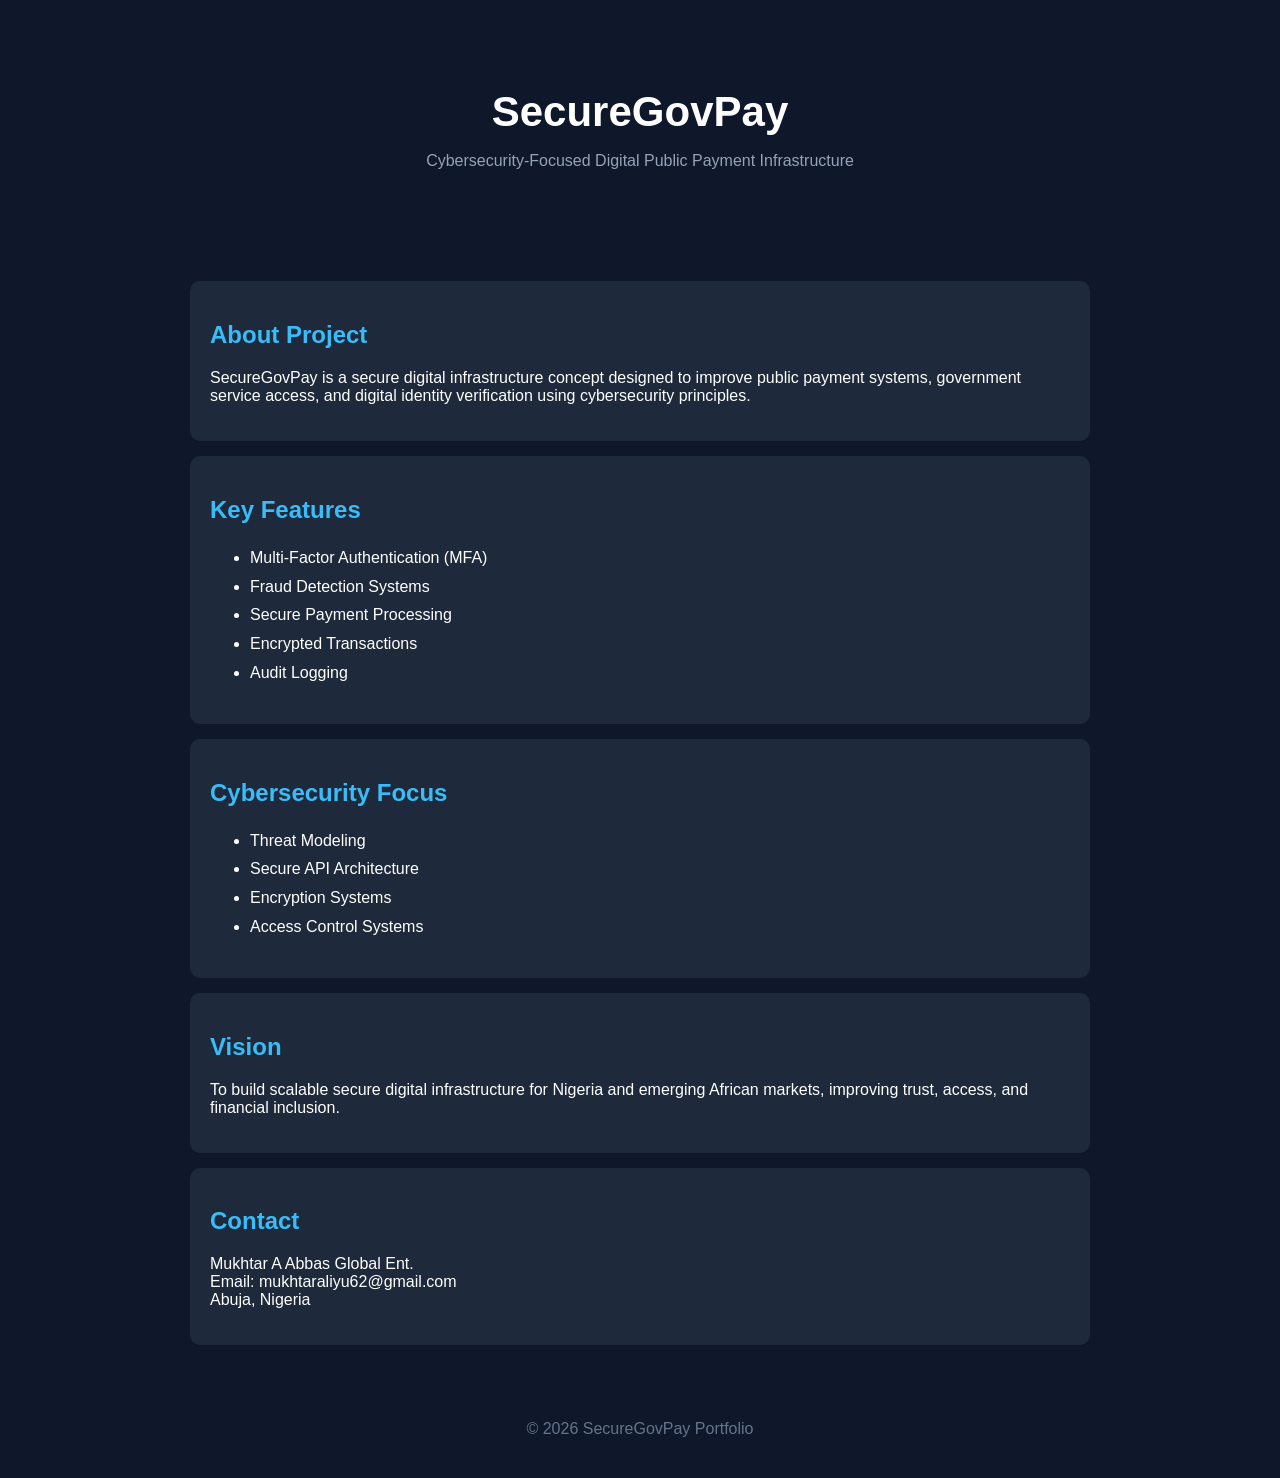
==== index.html @ fb0b4b95 "Add initial index.html for SecureGovPay project This HTML file outlines the SecureGovPay project, de" ====
<!DOCTYPE html>
<html lang="en">
<head>
    <meta charset="UTF-8">
    <title>SecureGovPay Portfolio</title>
    <meta name="viewport" content="width=device-width, initial-scale=1.0">

    <style>
        body {
            margin: 0;
            font-family: Arial, sans-serif;
            background: #0f172a;
            color: white;
        }

        header {
            text-align: center;
            padding: 60px 20px;
        }

        h1 {
            font-size: 42px;
            margin-bottom: 10px;
        }

        .tagline {
            color: #94a3b8;
        }

        section {
            max-width: 900px;
            margin: auto;
            padding: 20px;
        }

        .card {
            background: #1e293b;
            padding: 20px;
            margin: 15px 0;
            border-radius: 10px;
        }

        h2 {
            color: #38bdf8;
        }

        ul {
            line-height: 1.8;
        }

        footer {
            text-align: center;
            padding: 40px;
            color: #64748b;
        }
    </style>
</head>

<body>

<header>
    <h1>SecureGovPay</h1>
    <p class="tagline">Cybersecurity-Focused Digital Public Payment Infrastructure</p>
</header>

<section>

    <div class="card">
        <h2>About Project</h2>
        <p>
            SecureGovPay is a secure digital infrastructure concept designed to improve public payment systems,
            government service access, and digital identity verification using cybersecurity principles.
        </p>
    </div>

    <div class="card">
        <h2>Key Features</h2>
        <ul>
            <li>Multi-Factor Authentication (MFA)</li>
            <li>Fraud Detection Systems</li>
            <li>Secure Payment Processing</li>
            <li>Encrypted Transactions</li>
            <li>Audit Logging</li>
        </ul>
    </div>

    <div class="card">
        <h2>Cybersecurity Focus</h2>
        <ul>
            <li>Threat Modeling</li>
            <li>Secure API Architecture</li>
            <li>Encryption Systems</li>
            <li>Access Control Systems</li>
        </ul>
    </div>

    <div class="card">
        <h2>Vision</h2>
        <p>
            To build scalable secure digital infrastructure for Nigeria and emerging African markets,
            improving trust, access, and financial inclusion.
        </p>
    </div>

    <div class="card">
        <h2>Contact</h2>
        <p>
            Mukhtar A Abbas Global Ent.<br>
            Email: mukhtaraliyu62@gmail.com<br>
            Abuja, Nigeria
        </p>
    </div>

</section>

<footer>
    © 2026 SecureGovPay Portfolio
</footer>

</body>
</html>
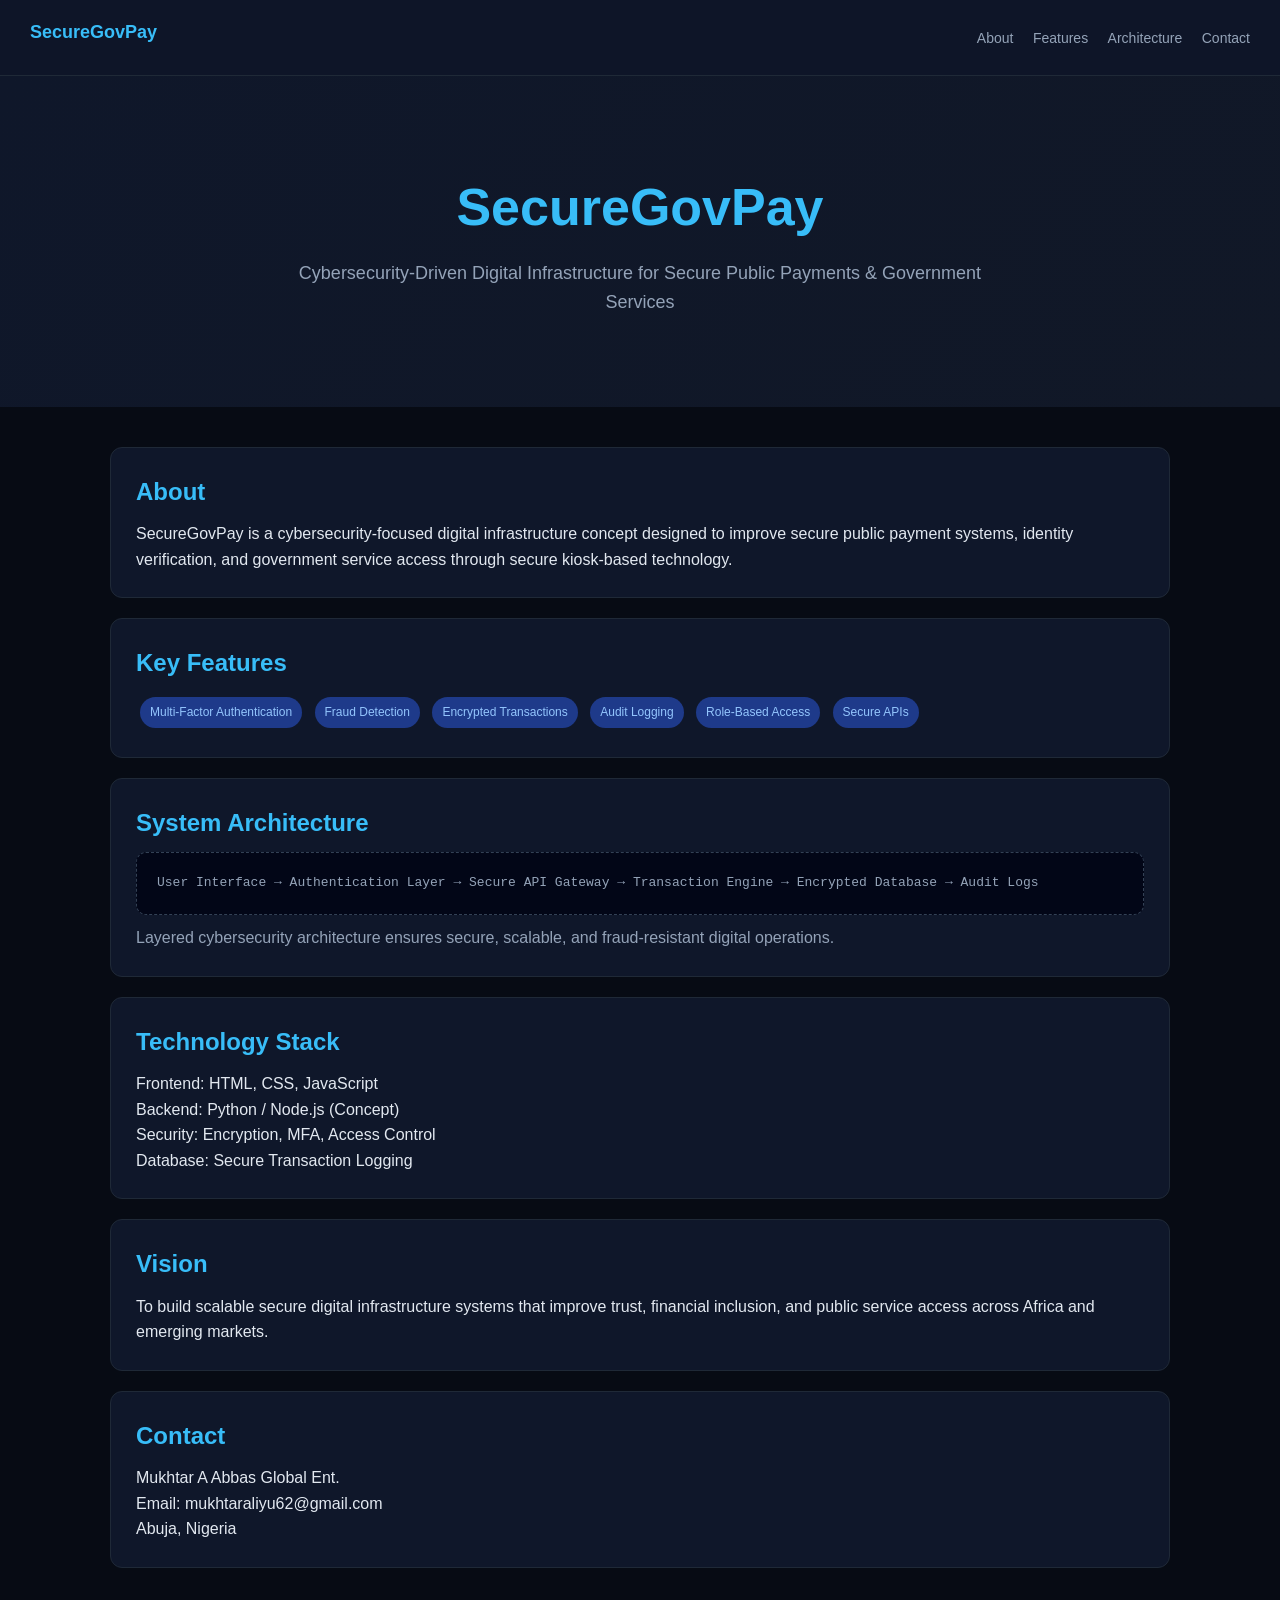
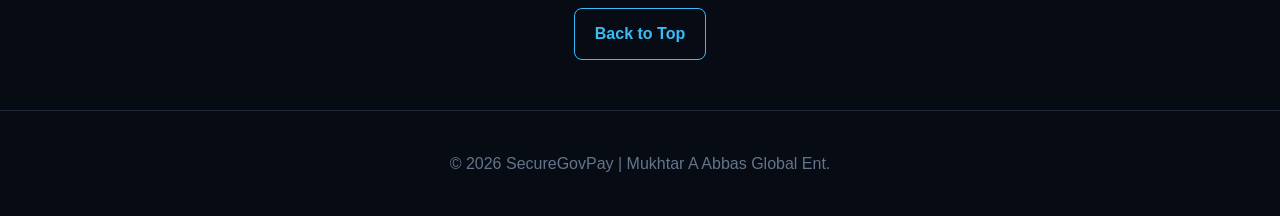
==== commit 35f403a7: "Refactor index.html structure and styles" ====
--- a/index.html
+++ b/index.html
@@ -1,121 +1,197 @@
-<!DOCTYPE html>
-<html lang="en">
+<!DOCTYPE html><html lang="en">
 <head>
-    <meta charset="UTF-8">
-    <title>SecureGovPay Portfolio</title>
-    <meta name="viewport" content="width=device-width, initial-scale=1.0">
+  <meta charset="UTF-8" />
+  <meta name="viewport" content="width=device-width, initial-scale=1.0" />
+  <title>SecureGovPay Portfolio</title>
+  <style>
+    * {
+      margin: 0;
+      padding: 0;
+      box-sizing: border-box;
+      font-family: Arial, sans-serif;
+    }body {
+  background: #070b14;
+  color: #e2e8f0;
+  line-height: 1.6;
+}
 
-    <style>
-        body {
-            margin: 0;
-            font-family: Arial, sans-serif;
-            background: #0f172a;
-            color: white;
-        }
+.nav {
+  display: flex;
+  justify-content: space-between;
+  align-items: center;
+  padding: 18px 30px;
+  background: rgba(15, 23, 42, 0.95);
+  position: sticky;
+  top: 0;
+  border-bottom: 1px solid #1f2937;
+}
 
-        header {
-            text-align: center;
-            padding: 60px 20px;
-        }
+.nav h2 {
+  color: #38bdf8;
+  font-size: 18px;
+}
 
-        h1 {
-            font-size: 42px;
-            margin-bottom: 10px;
-        }
+.nav a {
+  color: #94a3b8;
+  margin-left: 15px;
+  text-decoration: none;
+  font-size: 14px;
+}
 
-        .tagline {
-            color: #94a3b8;
-        }
+.nav a:hover {
+  color: #38bdf8;
+}
 
-        section {
-            max-width: 900px;
-            margin: auto;
-            padding: 20px;
-        }
+.hero {
+  text-align: center;
+  padding: 90px 20px;
+  background: linear-gradient(135deg, #0f172a, #111827);
+}
 
-        .card {
-            background: #1e293b;
-            padding: 20px;
-            margin: 15px 0;
-            border-radius: 10px;
-        }
+.hero h1 {
+  font-size: 52px;
+  color: #38bdf8;
+  margin-bottom: 10px;
+}
 
-        h2 {
-            color: #38bdf8;
-        }
+.hero p {
+  color: #94a3b8;
+  font-size: 18px;
+  max-width: 750px;
+  margin: auto;
+}
 
-        ul {
-            line-height: 1.8;
-        }
+.container {
+  max-width: 1100px;
+  margin: auto;
+  padding: 40px 20px;
+}
 
-        footer {
-            text-align: center;
-            padding: 40px;
-            color: #64748b;
-        }
-    </style>
+.card {
+  background: #0f172a;
+  padding: 25px;
+  border-radius: 12px;
+  margin-bottom: 20px;
+  border: 1px solid #1f2937;
+}
+
+.card:hover {
+  border-color: #38bdf8;
+}
+
+h2 {
+  color: #38bdf8;
+  margin-bottom: 10px;
+}
+
+.badge {
+  display: inline-block;
+  background: #1e3a8a;
+  color: #93c5fd;
+  padding: 6px 10px;
+  border-radius: 20px;
+  font-size: 12px;
+  margin: 4px;
+}
+
+.diagram {
+  background: #020617;
+  border: 1px dashed #334155;
+  padding: 20px;
+  border-radius: 10px;
+  font-family: monospace;
+  color: #94a3b8;
+}
+
+.cta {
+  text-align: center;
+  margin-top: 30px;
+}
+
+.btn {
+  display: inline-block;
+  padding: 12px 20px;
+  margin: 10px;
+  border-radius: 8px;
+  text-decoration: none;
+  font-weight: bold;
+  border: 1px solid #38bdf8;
+  color: #38bdf8;
+}
+
+.btn:hover {
+  background: #38bdf8;
+  color: #0b1220;
+}
+
+footer {
+  text-align: center;
+  padding: 40px;
+  color: #64748b;
+  border-top: 1px solid #1f2937;
+}
+
+  </style>
 </head>
-
-<body>
-
-<header>
-    <h1>SecureGovPay</h1>
-    <p class="tagline">Cybersecurity-Focused Digital Public Payment Infrastructure</p>
-</header>
-
-<section>
-
-    <div class="card">
-        <h2>About Project</h2>
-        <p>
-            SecureGovPay is a secure digital infrastructure concept designed to improve public payment systems,
-            government service access, and digital identity verification using cybersecurity principles.
-        </p>
+<body><div class="nav">
+  <h2>SecureGovPay</h2>
+  <div>
+    <a href="#about">About</a>
+    <a href="#features">Features</a>
+    <a href="#architecture">Architecture</a>
+    <a href="#contact">Contact</a>
+  </div>
+</div><div class="hero">
+  <h1>SecureGovPay</h1>
+  <p>Cybersecurity-Driven Digital Infrastructure for Secure Public Payments & Government Services</p>
+</div><div class="container">  <div class="card" id="about">
+    <h2>About</h2>
+    <p>
+      SecureGovPay is a cybersecurity-focused digital infrastructure concept designed to improve secure public payment systems,
+      identity verification, and government service access through secure kiosk-based technology.
+    </p>
+  </div>  <div class="card" id="features">
+    <h2>Key Features</h2>
+    <div>
+      <span class="badge">Multi-Factor Authentication</span>
+      <span class="badge">Fraud Detection</span>
+      <span class="badge">Encrypted Transactions</span>
+      <span class="badge">Audit Logging</span>
+      <span class="badge">Role-Based Access</span>
+      <span class="badge">Secure APIs</span>
     </div>
-
-    <div class="card">
-        <h2>Key Features</h2>
-        <ul>
-            <li>Multi-Factor Authentication (MFA)</li>
-            <li>Fraud Detection Systems</li>
-            <li>Secure Payment Processing</li>
-            <li>Encrypted Transactions</li>
-            <li>Audit Logging</li>
-        </ul>
+  </div>  <div class="card" id="architecture">
+    <h2>System Architecture</h2>
+    <div class="diagram">
+      User Interface → Authentication Layer → Secure API Gateway → Transaction Engine → Encrypted Database → Audit Logs
     </div>
-
-    <div class="card">
-        <h2>Cybersecurity Focus</h2>
-        <ul>
-            <li>Threat Modeling</li>
-            <li>Secure API Architecture</li>
-            <li>Encryption Systems</li>
-            <li>Access Control Systems</li>
-        </ul>
-    </div>
-
-    <div class="card">
-        <h2>Vision</h2>
-        <p>
-            To build scalable secure digital infrastructure for Nigeria and emerging African markets,
-            improving trust, access, and financial inclusion.
-        </p>
-    </div>
-
-    <div class="card">
-        <h2>Contact</h2>
-        <p>
-            Mukhtar A Abbas Global Ent.<br>
-            Email: mukhtaraliyu62@gmail.com<br>
-            Abuja, Nigeria
-        </p>
-    </div>
-
-</section>
-
-<footer>
-    © 2026 SecureGovPay Portfolio
-</footer>
-
-</body>
-</html>
+    <p style="color:#94a3b8;margin-top:10px;">
+      Layered cybersecurity architecture ensures secure, scalable, and fraud-resistant digital operations.
+    </p>
+  </div>  <div class="card">
+    <h2>Technology Stack</h2>
+    <p>
+      Frontend: HTML, CSS, JavaScript<br/>
+      Backend: Python / Node.js (Concept)<br/>
+      Security: Encryption, MFA, Access Control<br/>
+      Database: Secure Transaction Logging
+    </p>
+  </div>  <div class="card">
+    <h2>Vision</h2>
+    <p>
+      To build scalable secure digital infrastructure systems that improve trust, financial inclusion,
+      and public service access across Africa and emerging markets.
+    </p>
+  </div>  <div class="card" id="contact">
+    <h2>Contact</h2>
+    <p>
+      Mukhtar A Abbas Global Ent.<br/>
+      Email: mukhtaraliyu62@gmail.com<br/>
+      Abuja, Nigeria
+    </p>
+  </div>  <div class="cta">
+    <a class="btn" href="#about">Back to Top</a>
+  </div></div><footer>
+  © 2026 SecureGovPay | Mukhtar A Abbas Global Ent.
+</footer></body>
+    </html>
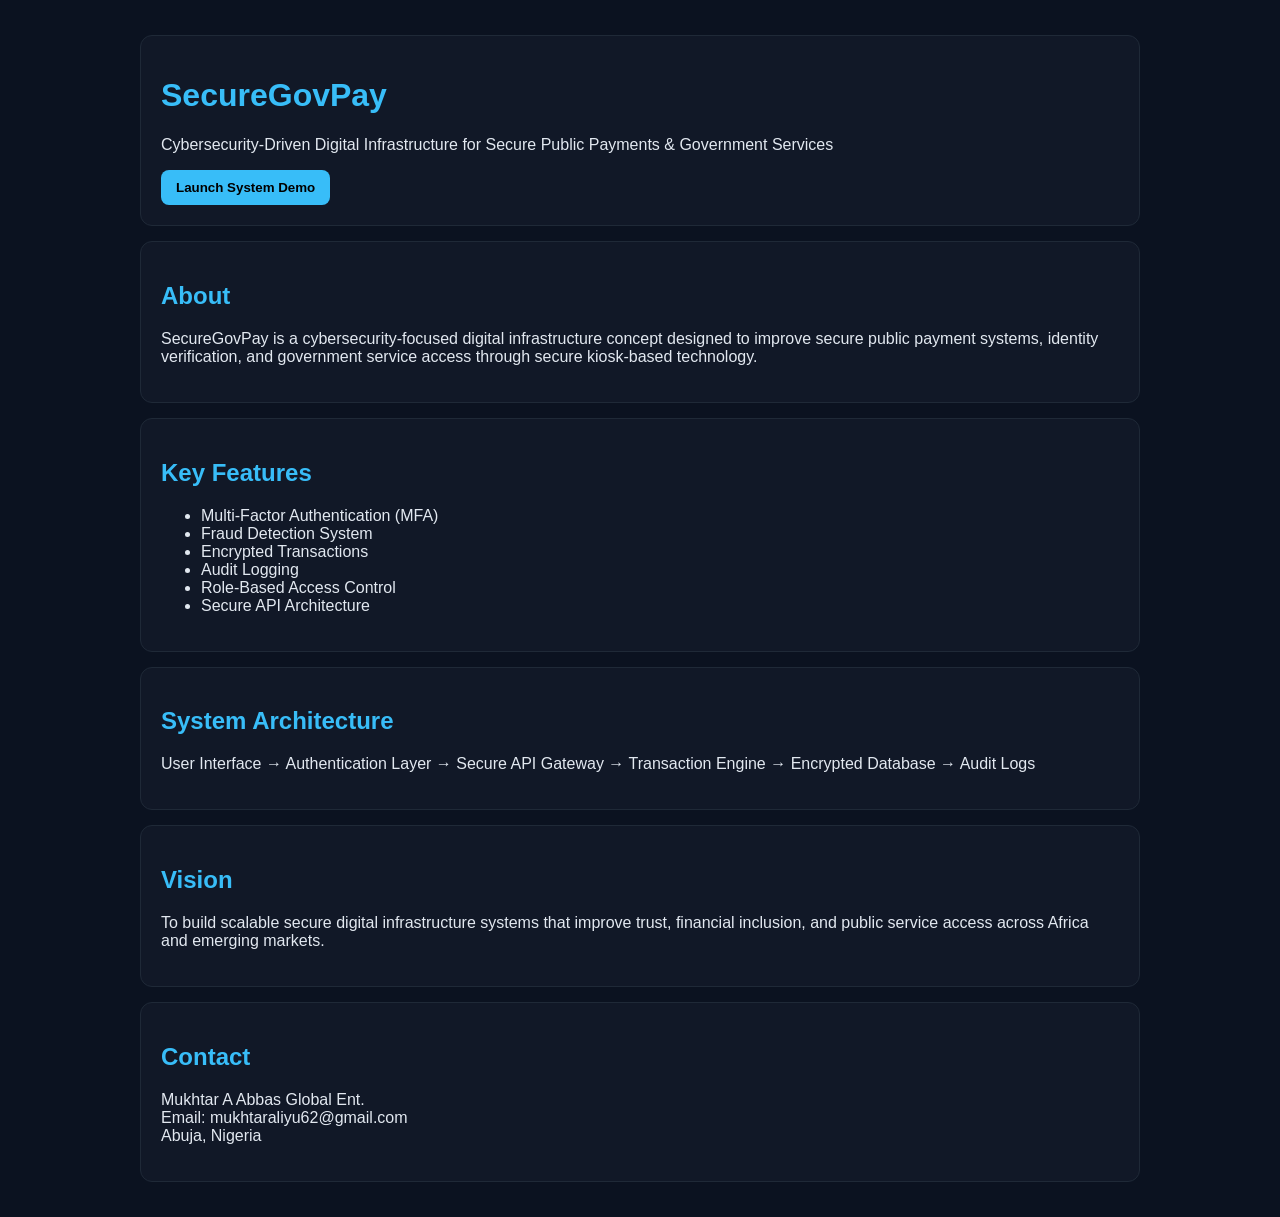
==== commit 2893e72d: "Refactor index.html for improved structure and content Updated the title and added navigation links." ====
--- a/index.html
+++ b/index.html
@@ -1,197 +1,77 @@
-<!DOCTYPE html><html lang="en">
+<!DOCTYPE html>
+<html lang="en">
 <head>
-  <meta charset="UTF-8" />
-  <meta name="viewport" content="width=device-width, initial-scale=1.0" />
-  <title>SecureGovPay Portfolio</title>
-  <style>
-    * {
-      margin: 0;
-      padding: 0;
-      box-sizing: border-box;
-      font-family: Arial, sans-serif;
-    }body {
-  background: #070b14;
-  color: #e2e8f0;
-  line-height: 1.6;
-}
+  <meta charset="UTF-8">
+  <meta name="viewport" content="width=device-width, initial-scale=1.0">
+  <title>SecureGovPay</title>
 
-.nav {
-  display: flex;
-  justify-content: space-between;
-  align-items: center;
-  padding: 18px 30px;
-  background: rgba(15, 23, 42, 0.95);
-  position: sticky;
-  top: 0;
-  border-bottom: 1px solid #1f2937;
-}
+  <link rel="stylesheet" href="style.css">
+</head>
 
-.nav h2 {
-  color: #38bdf8;
-  font-size: 18px;
-}
+<body>
 
-.nav a {
-  color: #94a3b8;
-  margin-left: 15px;
-  text-decoration: none;
-  font-size: 14px;
-}
+  <!-- NAVIGATION -->
+  <div class="container">
+    <div class="card">
+      <h1>SecureGovPay</h1>
+      <p>Cybersecurity-Driven Digital Infrastructure for Secure Public Payments & Government Services</p>
 
-.nav a:hover {
-  color: #38bdf8;
-}
+      <!-- MAIN FLOW BUTTON -->
+      <a href="login.html">
+        <button>Launch System Demo</button>
+      </a>
+    </div>
 
-.hero {
-  text-align: center;
-  padding: 90px 20px;
-  background: linear-gradient(135deg, #0f172a, #111827);
-}
+    <!-- ABOUT -->
+    <div class="card">
+      <h2>About</h2>
+      <p>
+        SecureGovPay is a cybersecurity-focused digital infrastructure concept designed to improve secure public payment systems,
+        identity verification, and government service access through secure kiosk-based technology.
+      </p>
+    </div>
 
-.hero h1 {
-  font-size: 52px;
-  color: #38bdf8;
-  margin-bottom: 10px;
-}
+    <!-- FEATURES -->
+    <div class="card">
+      <h2>Key Features</h2>
+      <ul>
+        <li>Multi-Factor Authentication (MFA)</li>
+        <li>Fraud Detection System</li>
+        <li>Encrypted Transactions</li>
+        <li>Audit Logging</li>
+        <li>Role-Based Access Control</li>
+        <li>Secure API Architecture</li>
+      </ul>
+    </div>
 
-.hero p {
-  color: #94a3b8;
-  font-size: 18px;
-  max-width: 750px;
-  margin: auto;
-}
+    <!-- ARCHITECTURE -->
+    <div class="card">
+      <h2>System Architecture</h2>
+      <p>
+        User Interface → Authentication Layer → Secure API Gateway → Transaction Engine → Encrypted Database → Audit Logs
+      </p>
+    </div>
 
-.container {
-  max-width: 1100px;
-  margin: auto;
-  padding: 40px 20px;
-}
+    <!-- VISION -->
+    <div class="card">
+      <h2>Vision</h2>
+      <p>
+        To build scalable secure digital infrastructure systems that improve trust, financial inclusion,
+        and public service access across Africa and emerging markets.
+      </p>
+    </div>
 
-.card {
-  background: #0f172a;
-  padding: 25px;
-  border-radius: 12px;
-  margin-bottom: 20px;
-  border: 1px solid #1f2937;
-}
+    <!-- CONTACT -->
+    <div class="card">
+      <h2>Contact</h2>
+      <p>
+        Mukhtar A Abbas Global Ent.<br>
+        Email: mukhtaraliyu62@gmail.com<br>
+        Abuja, Nigeria
+      </p>
+    </div>
 
-.card:hover {
-  border-color: #38bdf8;
-}
+  </div>
 
-h2 {
-  color: #38bdf8;
-  margin-bottom: 10px;
-}
-
-.badge {
-  display: inline-block;
-  background: #1e3a8a;
-  color: #93c5fd;
-  padding: 6px 10px;
-  border-radius: 20px;
-  font-size: 12px;
-  margin: 4px;
-}
-
-.diagram {
-  background: #020617;
-  border: 1px dashed #334155;
-  padding: 20px;
-  border-radius: 10px;
-  font-family: monospace;
-  color: #94a3b8;
-}
-
-.cta {
-  text-align: center;
-  margin-top: 30px;
-}
-
-.btn {
-  display: inline-block;
-  padding: 12px 20px;
-  margin: 10px;
-  border-radius: 8px;
-  text-decoration: none;
-  font-weight: bold;
-  border: 1px solid #38bdf8;
-  color: #38bdf8;
-}
-
-.btn:hover {
-  background: #38bdf8;
-  color: #0b1220;
-}
-
-footer {
-  text-align: center;
-  padding: 40px;
-  color: #64748b;
-  border-top: 1px solid #1f2937;
-}
-
-  </style>
-</head>
-<body><div class="nav">
-  <h2>SecureGovPay</h2>
-  <div>
-    <a href="#about">About</a>
-    <a href="#features">Features</a>
-    <a href="#architecture">Architecture</a>
-    <a href="#contact">Contact</a>
-  </div>
-</div><div class="hero">
-  <h1>SecureGovPay</h1>
-  <p>Cybersecurity-Driven Digital Infrastructure for Secure Public Payments & Government Services</p>
-</div><div class="container">  <div class="card" id="about">
-    <h2>About</h2>
-    <p>
-      SecureGovPay is a cybersecurity-focused digital infrastructure concept designed to improve secure public payment systems,
-      identity verification, and government service access through secure kiosk-based technology.
-    </p>
-  </div>  <div class="card" id="features">
-    <h2>Key Features</h2>
-    <div>
-      <span class="badge">Multi-Factor Authentication</span>
-      <span class="badge">Fraud Detection</span>
-      <span class="badge">Encrypted Transactions</span>
-      <span class="badge">Audit Logging</span>
-      <span class="badge">Role-Based Access</span>
-      <span class="badge">Secure APIs</span>
-    </div>
-  </div>  <div class="card" id="architecture">
-    <h2>System Architecture</h2>
-    <div class="diagram">
-      User Interface → Authentication Layer → Secure API Gateway → Transaction Engine → Encrypted Database → Audit Logs
-    </div>
-    <p style="color:#94a3b8;margin-top:10px;">
-      Layered cybersecurity architecture ensures secure, scalable, and fraud-resistant digital operations.
-    </p>
-  </div>  <div class="card">
-    <h2>Technology Stack</h2>
-    <p>
-      Frontend: HTML, CSS, JavaScript<br/>
-      Backend: Python / Node.js (Concept)<br/>
-      Security: Encryption, MFA, Access Control<br/>
-      Database: Secure Transaction Logging
-    </p>
-  </div>  <div class="card">
-    <h2>Vision</h2>
-    <p>
-      To build scalable secure digital infrastructure systems that improve trust, financial inclusion,
-      and public service access across Africa and emerging markets.
-    </p>
-  </div>  <div class="card" id="contact">
-    <h2>Contact</h2>
-    <p>
-      Mukhtar A Abbas Global Ent.<br/>
-      Email: mukhtaraliyu62@gmail.com<br/>
-      Abuja, Nigeria
-    </p>
-  </div>  <div class="cta">
-    <a class="btn" href="#about">Back to Top</a>
-  </div></div><footer>
-  © 2026 SecureGovPay | Mukhtar A Abbas Global Ent.
-</footer></body>
-    </html>
+</body>
+</html>
--- a/style.css
+++ b/style.css
@@ -0,0 +1,33 @@
+body {
+  margin: 0;
+  font-family: Arial;
+  background: #0b1220;
+  color: #e2e8f0;
+}
+
+.container {
+  max-width: 1000px;
+  margin: auto;
+  padding: 20px;
+}
+
+.card {
+  background: #111827;
+  padding: 20px;
+  border-radius: 12px;
+  margin: 15px 0;
+  border: 1px solid #1f2937;
+}
+
+h1, h2 {
+  color: #38bdf8;
+}
+
+button {
+  padding: 10px 15px;
+  background: #38bdf8;
+  border: none;
+  border-radius: 8px;
+  cursor: pointer;
+  font-weight: bold;
+}
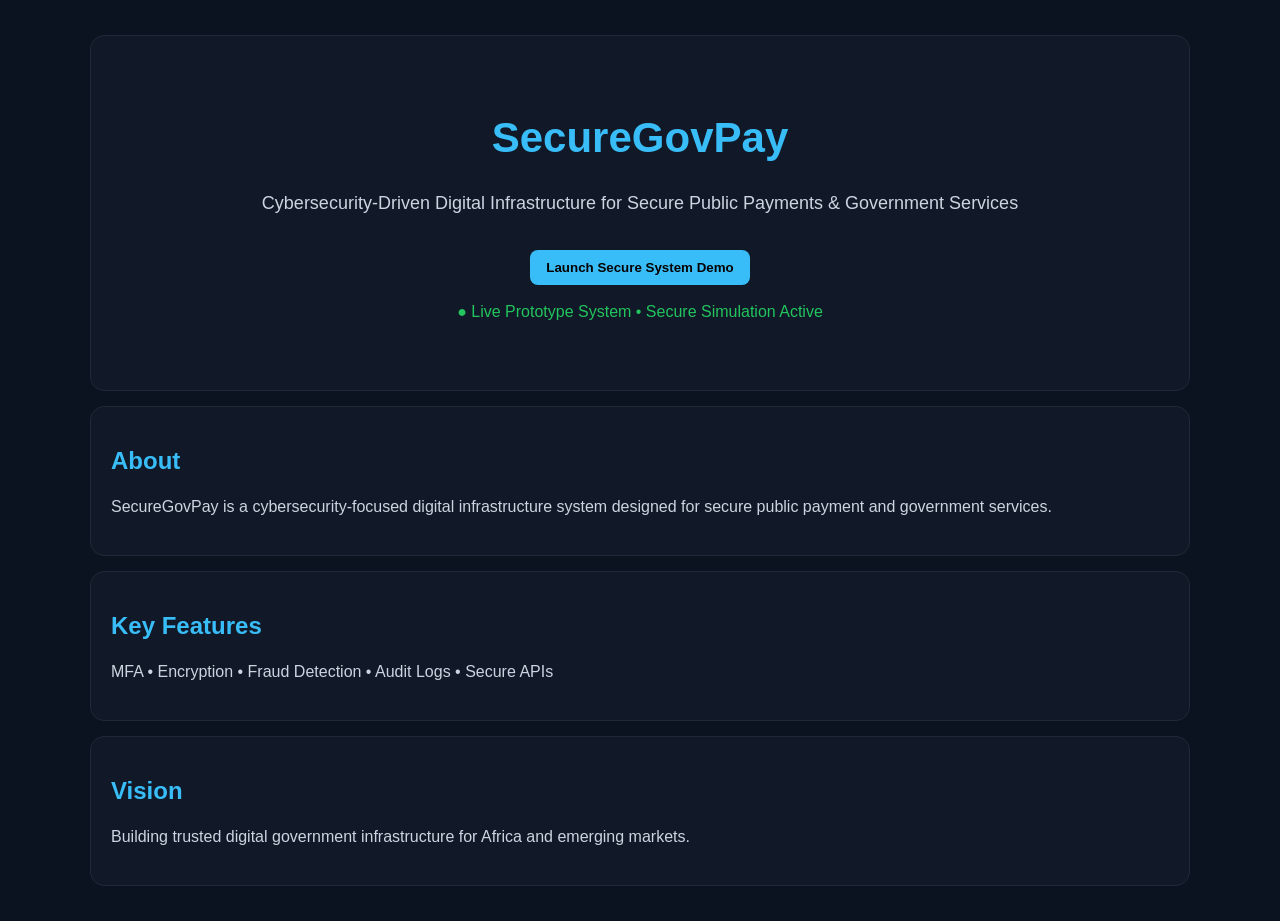
==== commit dbcbe924: "Refactor index.html structure and content" ====
--- a/index.html
+++ b/index.html
@@ -2,76 +2,46 @@
 <html lang="en">
 <head>
   <meta charset="UTF-8">
-  <meta name="viewport" content="width=device-width, initial-scale=1.0">
   <title>SecureGovPay</title>
-
   <link rel="stylesheet" href="style.css">
 </head>
 
 <body>
 
-  <!-- NAVIGATION -->
-  <div class="container">
-    <div class="card">
-      <h1>SecureGovPay</h1>
-      <p>Cybersecurity-Driven Digital Infrastructure for Secure Public Payments & Government Services</p>
+<div class="container">
 
-      <!-- MAIN FLOW BUTTON -->
-      <a href="login.html">
-        <button>Launch System Demo</button>
-      </a>
-    </div>
+  <div class="card" style="text-align:center; padding:50px;">
+    <h1 style="font-size:42px;">SecureGovPay</h1>
 
-    <!-- ABOUT -->
-    <div class="card">
-      <h2>About</h2>
-      <p>
-        SecureGovPay is a cybersecurity-focused digital infrastructure concept designed to improve secure public payment systems,
-        identity verification, and government service access through secure kiosk-based technology.
-      </p>
-    </div>
+    <p style="font-size:18px;">
+      Cybersecurity-Driven Digital Infrastructure for Secure Public Payments & Government Services
+    </p>
 
-    <!-- FEATURES -->
-    <div class="card">
-      <h2>Key Features</h2>
-      <ul>
-        <li>Multi-Factor Authentication (MFA)</li>
-        <li>Fraud Detection System</li>
-        <li>Encrypted Transactions</li>
-        <li>Audit Logging</li>
-        <li>Role-Based Access Control</li>
-        <li>Secure API Architecture</li>
-      </ul>
-    </div>
+    <a href="login.html">
+      <button style="margin-top:15px;">Launch Secure System Demo</button>
+    </a>
 
-    <!-- ARCHITECTURE -->
-    <div class="card">
-      <h2>System Architecture</h2>
-      <p>
-        User Interface → Authentication Layer → Secure API Gateway → Transaction Engine → Encrypted Database → Audit Logs
-      </p>
-    </div>
+    <p style="margin-top:15px; color:#22c55e;">
+      ● Live Prototype System • Secure Simulation Active
+    </p>
+  </div>
 
-    <!-- VISION -->
-    <div class="card">
-      <h2>Vision</h2>
-      <p>
-        To build scalable secure digital infrastructure systems that improve trust, financial inclusion,
-        and public service access across Africa and emerging markets.
-      </p>
-    </div>
+  <div class="card">
+    <h2>About</h2>
+    <p>SecureGovPay is a cybersecurity-focused digital infrastructure system designed for secure public payment and government services.</p>
+  </div>
 
-    <!-- CONTACT -->
-    <div class="card">
-      <h2>Contact</h2>
-      <p>
-        Mukhtar A Abbas Global Ent.<br>
-        Email: mukhtaraliyu62@gmail.com<br>
-        Abuja, Nigeria
-      </p>
-    </div>
+  <div class="card">
+    <h2>Key Features</h2>
+    <p>MFA • Encryption • Fraud Detection • Audit Logs • Secure APIs</p>
+  </div>
 
+  <div class="card">
+    <h2>Vision</h2>
+    <p>Building trusted digital government infrastructure for Africa and emerging markets.</p>
   </div>
+
+</div>
 
 </body>
 </html>
--- a/style.css
+++ b/style.css
@@ -1,12 +1,12 @@
 body {
   margin: 0;
-  font-family: Arial;
+  font-family: Arial, sans-serif;
   background: #0b1220;
   color: #e2e8f0;
 }
 
 .container {
-  max-width: 1000px;
+  max-width: 1100px;
   margin: auto;
   padding: 20px;
 }
@@ -14,20 +14,51 @@
 .card {
   background: #111827;
   padding: 20px;
-  border-radius: 12px;
+  border-radius: 14px;
   margin: 15px 0;
   border: 1px solid #1f2937;
+  transition: 0.3s ease;
+}
+
+.card:hover {
+  transform: translateY(-2px);
+  border-color: #38bdf8;
 }
 
 h1, h2 {
   color: #38bdf8;
 }
 
+p {
+  color: #cbd5e1;
+  line-height: 1.5;
+}
+
 button {
-  padding: 10px 15px;
+  padding: 10px 16px;
   background: #38bdf8;
   border: none;
   border-radius: 8px;
   cursor: pointer;
   font-weight: bold;
+  transition: 0.3s;
 }
+
+button:hover {
+  background: #0ea5e9;
+  transform: scale(1.03);
+}
+
+input {
+  width: 100%;
+  padding: 10px;
+  margin: 8px 0;
+  background: #0f172a;
+  border: 1px solid #1f2937;
+  color: white;
+  border-radius: 8px;
+}
+
+a {
+  text-decoration: none;
+}
